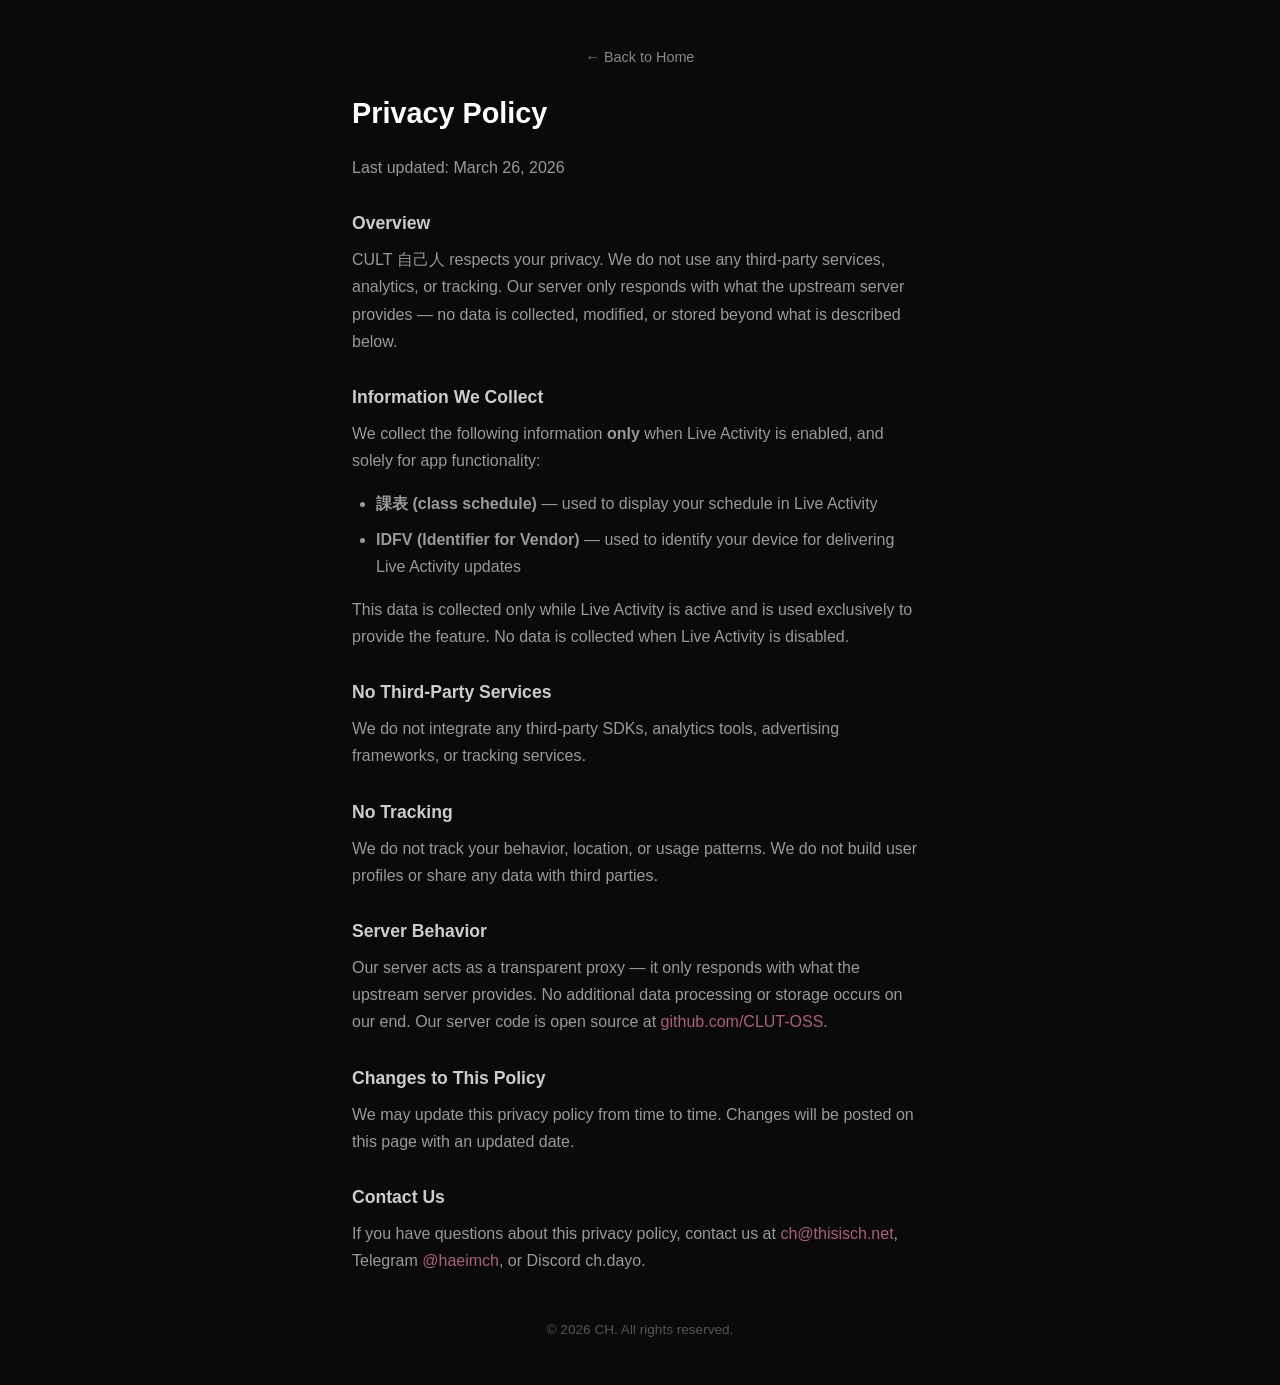
==== privacy.html @ 2fcca5bf "Initial site: main page, privacy policy, and support" ====
<!DOCTYPE html>
<html lang="en">
<head>
    <meta charset="UTF-8">
    <meta name="viewport" content="width=device-width, initial-scale=1.0">
    <title>Privacy Policy - CULT 自己人</title>
    <link rel="stylesheet" href="style.css">
</head>
<body>
    <div class="container">
        <a href="/" class="back-link">&larr; Back to Home</a>

        <div class="content">
            <h2>Privacy Policy</h2>
            <p>Last updated: March 26, 2026</p>

            <h3>Overview</h3>
            <p>CULT 自己人 respects your privacy. We do not use any third-party services, analytics, or tracking. Our server only responds with what the upstream server provides — no data is collected, modified, or stored beyond what is described below.</p>

            <h3>Information We Collect</h3>
            <p>We collect the following information <strong>only</strong> when Live Activity is enabled, and solely for app functionality:</p>
            <ul>
                <li><strong>課表 (class schedule)</strong> — used to display your schedule in Live Activity</li>
                <li><strong>IDFV (Identifier for Vendor)</strong> — used to identify your device for delivering Live Activity updates</li>
            </ul>
            <p>This data is collected only while Live Activity is active and is used exclusively to provide the feature. No data is collected when Live Activity is disabled.</p>

            <h3>No Third-Party Services</h3>
            <p>We do not integrate any third-party SDKs, analytics tools, advertising frameworks, or tracking services.</p>

            <h3>No Tracking</h3>
            <p>We do not track your behavior, location, or usage patterns. We do not build user profiles or share any data with third parties.</p>

            <h3>Server Behavior</h3>
            <p>Our server acts as a transparent proxy — it only responds with what the upstream server provides. No additional data processing or storage occurs on our end. Our server code is open source at <a href="https://github.com/CLUT-OSS">github.com/CLUT-OSS</a>.</p>

            <h3>Changes to This Policy</h3>
            <p>We may update this privacy policy from time to time. Changes will be posted on this page with an updated date.</p>

            <h3>Contact Us</h3>
            <p>If you have questions about this privacy policy, contact us at <a href="mailto:ch@thisisch.net">ch@thisisch.net</a>, Telegram <a href="https://t.me/haeimch">@haeimch</a>, or Discord ch.dayo.</p>
        </div>

        <footer>
            <p>&copy; 2026 CH. All rights reserved.</p>
        </footer>
    </div>
</body>
</html>
---- style.css ----
* {
    margin: 0;
    padding: 0;
    box-sizing: border-box;
}

body {
    font-family: -apple-system, BlinkMacSystemFont, "Segoe UI", Roboto, Helvetica, Arial, sans-serif;
    background: #0a0a0a;
    color: #e0e0e0;
    min-height: 100vh;
    display: flex;
    align-items: center;
    justify-content: center;
}

.container {
    max-width: 640px;
    width: 100%;
    padding: 3rem 2rem;
    text-align: center;
}

header {
    margin-bottom: 3rem;
}

h1 {
    font-size: 3rem;
    font-weight: 700;
    letter-spacing: -0.02em;
    color: #fff;
    margin-bottom: 0.5rem;
}

.tagline {
    font-size: 1.1rem;
    color: #888;
}

nav {
    display: flex;
    gap: 1.5rem;
    justify-content: center;
    margin-bottom: 4rem;
}

nav a {
    color: #888;
    text-decoration: none;
    font-size: 0.95rem;
    padding: 0.5rem 1rem;
    border: 1px solid #222;
    border-radius: 8px;
    transition: all 0.2s;
}

nav a:hover {
    color: #fff;
    border-color: #444;
    background: #111;
}

footer {
    color: #555;
    font-size: 0.85rem;
}

/* Subpage styles */
.content {
    text-align: left;
    margin-bottom: 3rem;
}

.content h2 {
    font-size: 1.8rem;
    color: #fff;
    margin-bottom: 1.5rem;
}

.content h3 {
    font-size: 1.1rem;
    color: #ccc;
    margin-top: 2rem;
    margin-bottom: 0.75rem;
}

.content p {
    color: #999;
    line-height: 1.7;
    margin-bottom: 1rem;
}

.content a {
    color: #ac5f7f;
    text-decoration: none;
}

.content ul {
    color: #999;
    line-height: 1.7;
    margin-bottom: 1rem;
    padding-left: 1.5rem;
}

.content li {
    margin-bottom: 0.5rem;
}

.content a:hover {
    text-decoration: underline;
}

.back-link {
    display: inline-block;
    color: #888;
    text-decoration: none;
    font-size: 0.9rem;
    margin-bottom: 2rem;
}

.back-link:hover {
    color: #fff;
}
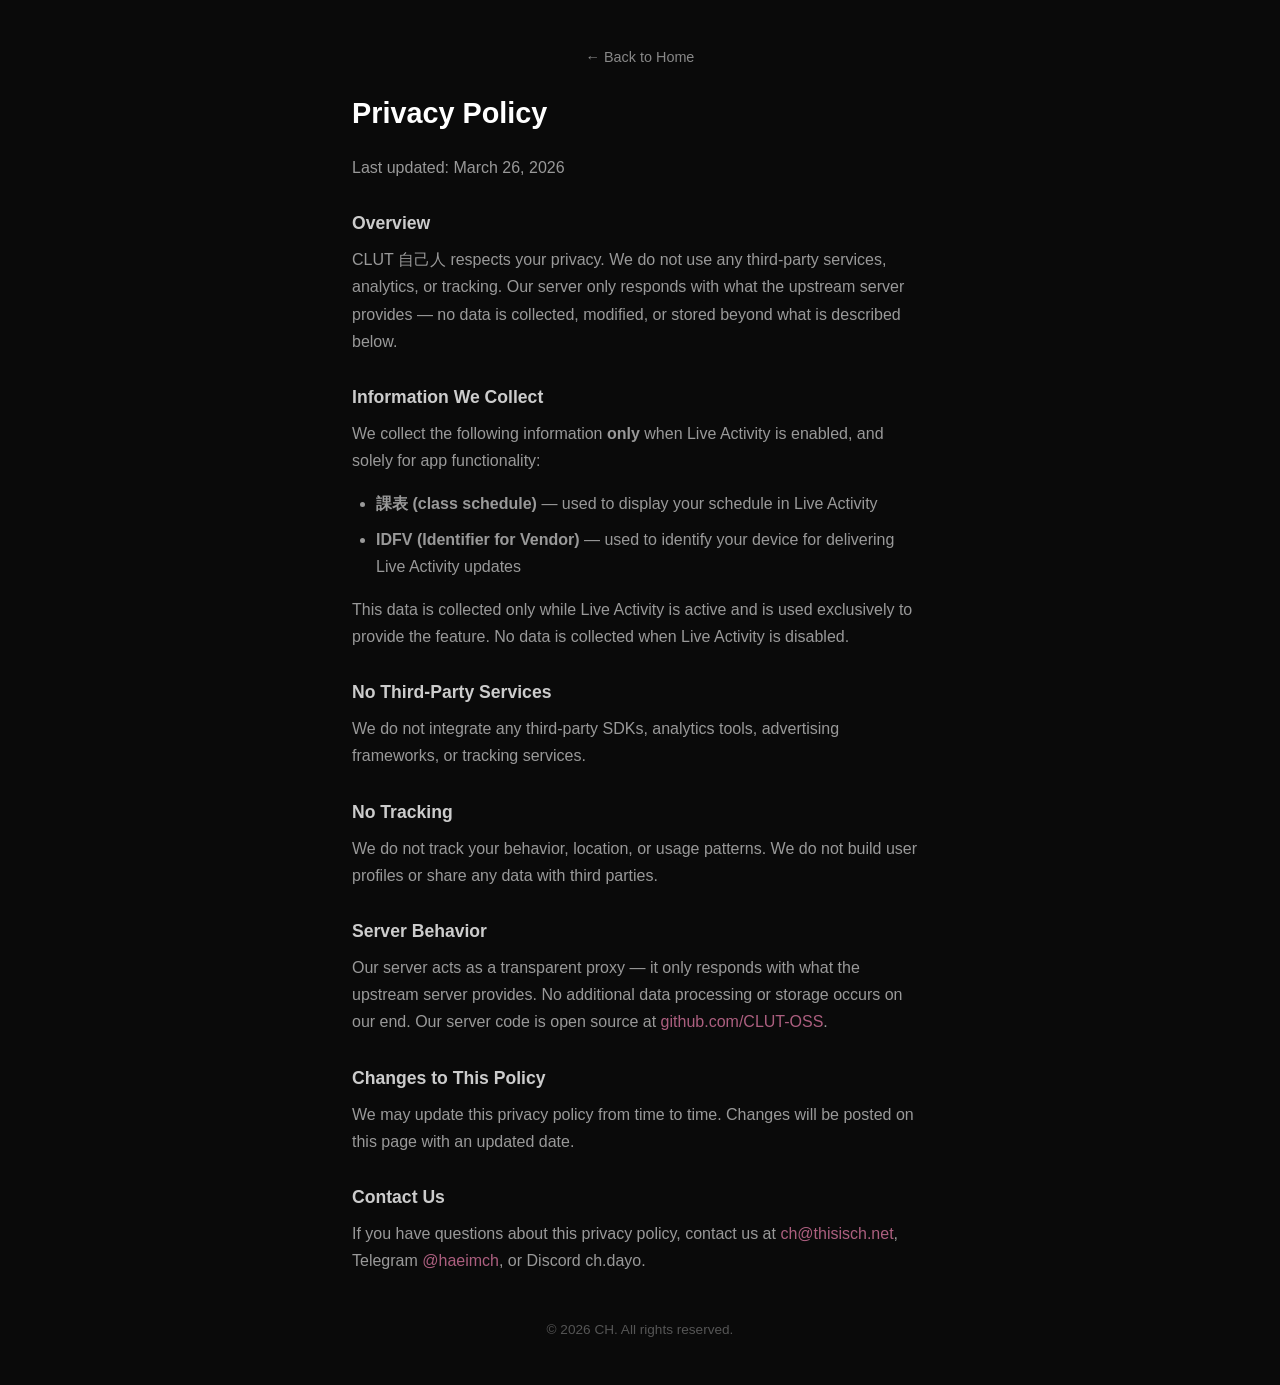
==== commit bb0beeb5: "Initial site: main page, privacy policy, and support" ====
--- a/privacy.html
+++ b/privacy.html
@@ -3,7 +3,7 @@
 <head>
     <meta charset="UTF-8">
     <meta name="viewport" content="width=device-width, initial-scale=1.0">
-    <title>Privacy Policy - CULT 自己人</title>
+    <title>Privacy Policy - CLUT 自己人</title>
     <link rel="stylesheet" href="style.css">
 </head>
 <body>
@@ -15,7 +15,7 @@
             <p>Last updated: March 26, 2026</p>
 
             <h3>Overview</h3>
-            <p>CULT 自己人 respects your privacy. We do not use any third-party services, analytics, or tracking. Our server only responds with what the upstream server provides — no data is collected, modified, or stored beyond what is described below.</p>
+            <p>CLUT 自己人 respects your privacy. We do not use any third-party services, analytics, or tracking. Our server only responds with what the upstream server provides — no data is collected, modified, or stored beyond what is described below.</p>
 
             <h3>Information We Collect</h3>
             <p>We collect the following information <strong>only</strong> when Live Activity is enabled, and solely for app functionality:</p>
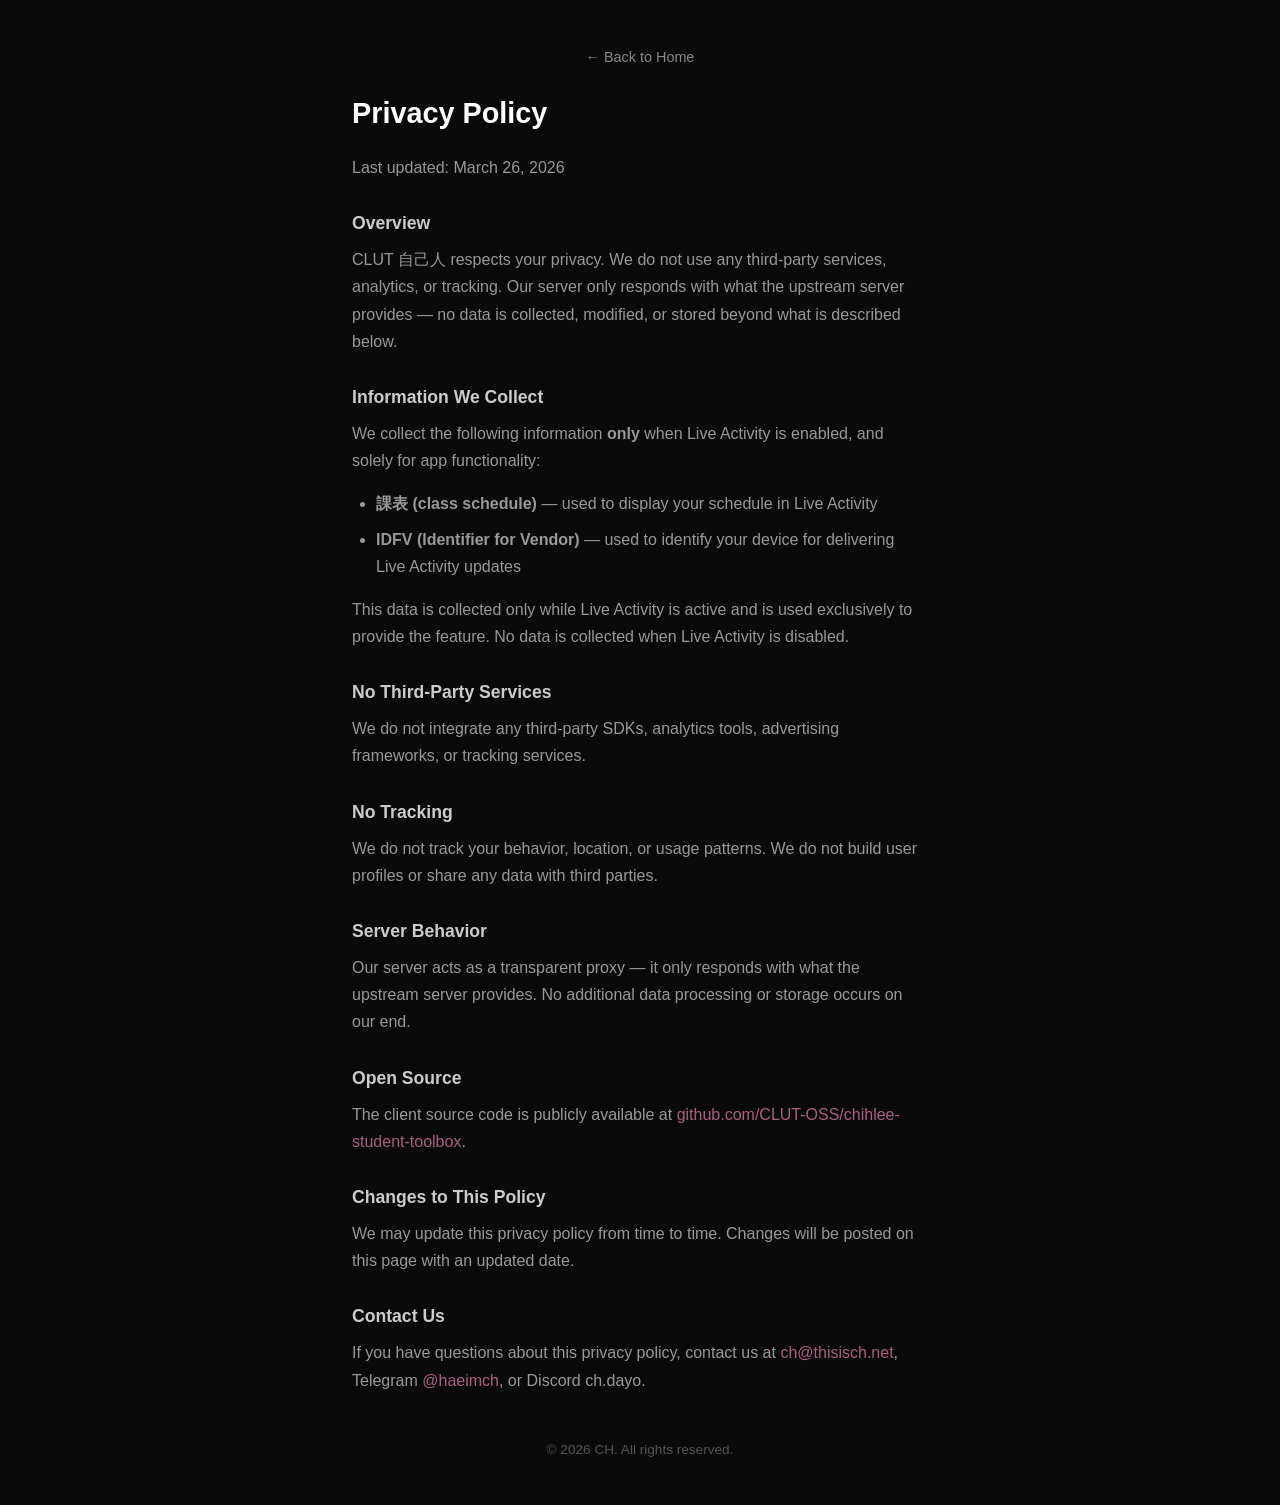
==== commit 15725138: "Initial site: main page, privacy policy, and support" ====
--- a/privacy.html
+++ b/privacy.html
@@ -32,7 +32,10 @@
             <p>We do not track your behavior, location, or usage patterns. We do not build user profiles or share any data with third parties.</p>
 
             <h3>Server Behavior</h3>
-            <p>Our server acts as a transparent proxy — it only responds with what the upstream server provides. No additional data processing or storage occurs on our end. Our server code is open source at <a href="https://github.com/CLUT-OSS">github.com/CLUT-OSS</a>.</p>
+            <p>Our server acts as a transparent proxy — it only responds with what the upstream server provides. No additional data processing or storage occurs on our end.</p>
+
+            <h3>Open Source</h3>
+            <p>The client source code is publicly available at <a href="https://github.com/CLUT-OSS/chihlee-student-toolbox">github.com/CLUT-OSS/chihlee-student-toolbox</a>.</p>
 
             <h3>Changes to This Policy</h3>
             <p>We may update this privacy policy from time to time. Changes will be posted on this page with an updated date.</p>
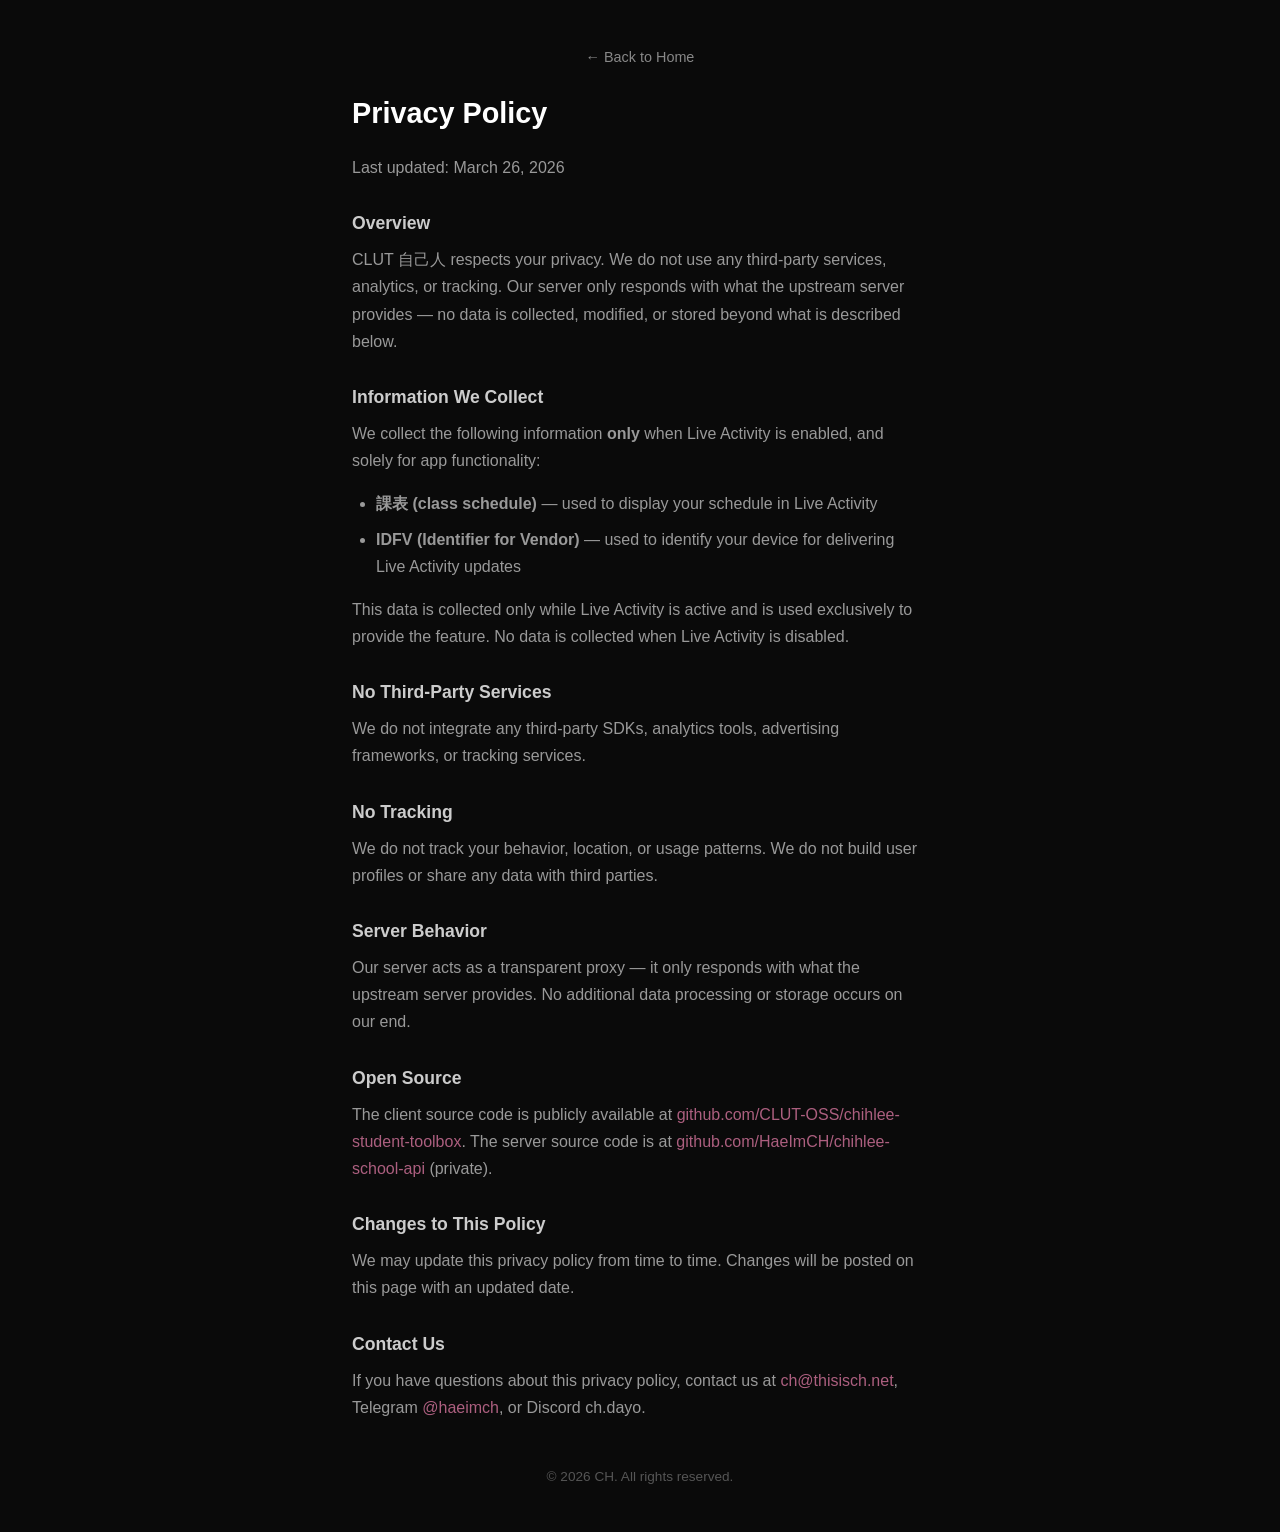
==== commit 4cb7bf26: "feat: add grafana redirect and server repo link - Add /grafana/ endpoint redirecting to public Grafa" ====
--- a/privacy.html
+++ b/privacy.html
@@ -35,7 +35,7 @@
             <p>Our server acts as a transparent proxy — it only responds with what the upstream server provides. No additional data processing or storage occurs on our end.</p>
 
             <h3>Open Source</h3>
-            <p>The client source code is publicly available at <a href="https://github.com/CLUT-OSS/chihlee-student-toolbox">github.com/CLUT-OSS/chihlee-student-toolbox</a>.</p>
+            <p>The client source code is publicly available at <a href="https://github.com/CLUT-OSS/chihlee-student-toolbox">github.com/CLUT-OSS/chihlee-student-toolbox</a>. The server source code is at <a href="https://github.com/HaeImCH/chihlee-school-api">github.com/HaeImCH/chihlee-school-api</a> (private).</p>
 
             <h3>Changes to This Policy</h3>
             <p>We may update this privacy policy from time to time. Changes will be posted on this page with an updated date.</p>
